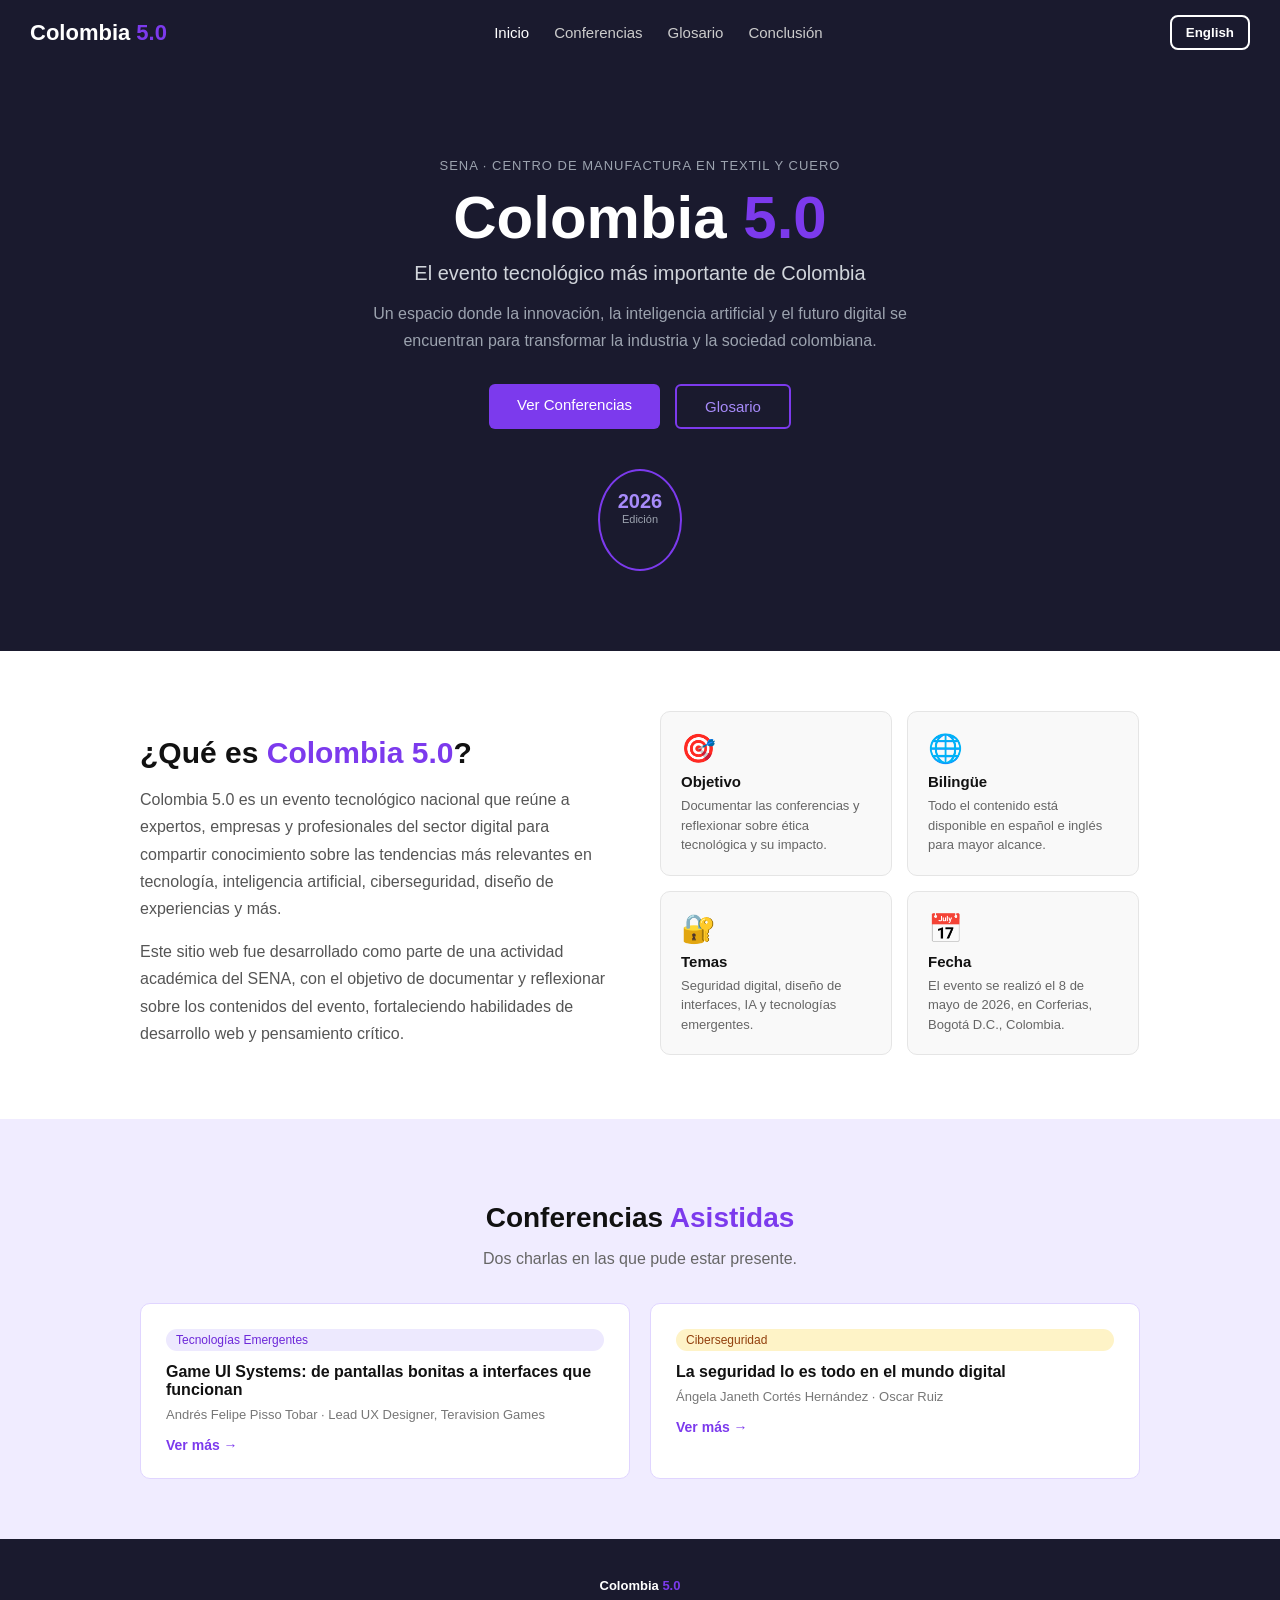
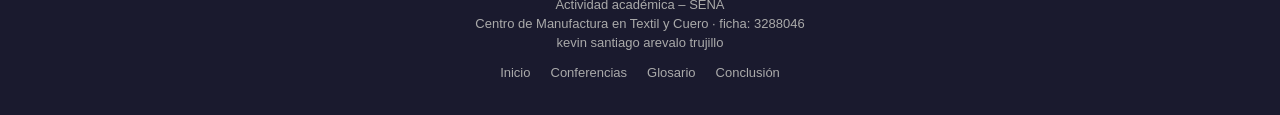
==== index.html @ c216599e "creacion de archivos" ====
<!DOCTYPE html>
<html lang="es">
<head>
  <meta charset="UTF-8" />
  <meta name="viewport" content="width=device-width, initial-scale=1.0" />
  <title>Colombia 5.0 – Evento Tecnológico</title>

  <link rel="stylesheet" href="css/styles.css" />

  <!-- Fuente de Google -->
  <link href="https://fonts.googleapis.com/css2?family=Inter:wght@400;600;700&display=swap" rel="stylesheet" />
</head>
<body>

  <!-- Barra de navegasion  -->
  <nav class="navbar">
    <!-- Logo -->
    <div class="nav-logo">Colombia <span>5.0</span></div>

    <!-- Botón para móvil (hamburguesa xp) -->
    <button class="nav-toggle" id="navToggle" aria-label="Menú">☰</button>

    <!-- Lista de páginas -->
    <ul class="nav-links" id="navLinks">
<ul class="nav-links" id="navLinks">

  <li>
    <a href="index.html" class="active es">Inicio</a>
    <a href="index.html" class="active en">Home</a>
  </li>

  <li>
    <a href="../paginas/conferences.html" class="es">Conferencias</a>
    <a href="../paginas/conferences.html" class="en">Conferences</a>
  </li>

  <li>
    <a href="../paginas/glossary.html" class="es">Glosario</a>
    <a href="../paginas/glossary.html" class="en">Glossary</a>
  </li>

  <li>
    <a href="../paginas/conclusion.html" class="es">Conclusión</a>
    <a href="../paginas/conclusion.html" class="en">Conclusion</a>
  </li>

</ul>
    </ul>
    
    <!-- boton de traduccion -->
    <div class="language-switch">
    <button id="langBtn">English</button>
</div>
  </nav>


  <!-- encabezado principal -->
  <header class="hero">
    <!-- Subtítulo pequeño arriba -->
    <p class="hero-tag es">SENA · Centro de Manufactura en Textil y Cuero</p>
    <p class="hero-tag en">SENA · Textile and Leather Manufacturing Center</p>

    <!-- Título principal -->
    <h1>Colombia <span class="accent">5.0</span></h1>

    <!-- Descripción corta -->
    <p class="hero-sub es">El evento tecnológico más importante de Colombia</p>
    <p class="hero-sub en">Colombia's most important technology event</p>

    <!-- Descripción larga -->
    <p class="hero-desc es">
      Un espacio donde la innovación, la inteligencia artificial y el futuro digital
      se encuentran para transformar la industria y la sociedad colombiana.
    </p>
    <p class="hero-desc en">
      A space where innovation, artificial intelligence, and the digital future
      come together to transform Colombian industry and society.
    </p>
    <!-- Botones de acción -->
    <div class="hero-btns">
      <a href="../paginas/conferences.html" class="btn-primary es">Ver Conferencias</a>
      <a href="../paginas/conferences.html" class="btn-primary en">View Conferences</a>
      <a href="../paginas/glossary.html" class="btn-outline es ">Glosario</a>
      <a href="../paginas/glossary.html" class="btn-outline en ">Glossary</a>
    </div>

    <!-- Insignia con el año (muy basica xd) -->
    <div class="hero-badge">
      <div class="badge-circle">
        <span>2026</span>
        <small class="es">Edición</small>
        <small class="en">Edition</small>
      </div>
    </div>
  </header>


  <!-- ¿Qué es Colombia 5.0? -->
  <section class="about">
    <div class="container">
      <div class="about-grid">

        <!-- Texto explicativo -->
        <div class="about-text es">
          <h2>¿Qué es <span class="accent">Colombia 5.0</span>?</h2>
          <p>
            Colombia 5.0 es un evento tecnológico nacional que reúne a expertos, empresas
            y profesionales del sector digital para compartir conocimiento sobre las
            tendencias más relevantes en tecnología, inteligencia artificial, ciberseguridad,
            diseño de experiencias y más.
          </p>
          <p>
            Este sitio web fue desarrollado como parte de una actividad académica del SENA,
            con el objetivo de documentar y reflexionar sobre los contenidos del evento,
            fortaleciendo habilidades de desarrollo web y pensamiento crítico.
          </p>
        </div>
        <div class="about-text en">
          <h2>¿What is <span class="accent">Colombia 5.0</span>?</h2>
          <p>
            Colombia 5.0 is a national technology event that brings together experts, companies,
            and professionals from the digital sector to share knowledge about the
            most relevant trends in technology, artificial intelligence, cybersecurity,
            experience design, and more.
          </p>
          <p>
            This website was developed as part of an academic activity at SENA,
            with the goal of documenting and reflecting on the event’s content,
            while strengthening web development and critical thinking skills.
          </p>
        </div>

        <!-- Cuatro tarjetas de información -->
        <div class="about-cards">

          <div class="info-card">
            <div class="card-icon">🎯</div>
            <h3 class="es">Objetivo</h3> <h3 class="en">Goal</h3>
            <p class="es">Documentar las conferencias y reflexionar sobre ética tecnológica y su impacto.</p><p class="en">Document the lectures and reflect on technology ethics and its impact.</p>
          </div>

          <div class="info-card">
            <div class="card-icon">🌐</div>
            <h3 class="es">Bilingüe</h3> <h3 class="en">Bilingual</h3>
            <p class="es">Todo el contenido está disponible en español e inglés para mayor alcance.</p><p class="en">All content is available in Spanish and English to reach a wider audience.</p>
          </div>

          <div class="info-card">
            <div class="card-icon">🔐</div>
            <h3 class="es">Temas</h3> <h3 class="en">Topics</h3>
            <p class="es">Seguridad digital, diseño de interfaces, IA y tecnologías emergentes.</p><p class="en">Digital security, interface design, AI, and emerging technologies.</p>
          </div>

          <div class="info-card">
  <div class="card-icon">📅</div>
  <h3 class="es">Fecha</h3>
  <h3 class="en">Date</h3>
  <p class="es">El evento se realizó el 8 de mayo de 2026, en Corferias, Bogotá D.C., Colombia.</p>
  <p class="en">The event took place on May 8, 2026, at Corferias, Bogotá D.C., Colombia.</p>
</div>

</div>
</div>
</div>
</section>


<!-- Seccion de conferencias asistidas -->
<section class="preview">
  <div class="container">
    <h2 class="es">Conferencias <span class="accent">Asistidas</span></h2>
    <h2 class="en">Attended <span class="accent">Conferences</span></h2>
    <p class="section-sub es">Dos charlas en las que pude estar presente.</p>
    <p class="section-sub en">Two talks I was able to attend.</p>

    <div class="preview-grid">

      <!-- Tarjeta 1 -->
      <div class="preview-card" onclick="location.href='paginas/conferences.html#conf1'">
        <div class="preview-tag es">Tecnologías Emergentes</div>
        <div class="preview-tag en">Emerging Technologies</div>
        <h3 class="es">Game UI Systems: de pantallas bonitas a interfaces que funcionan</h3>
        <h3 class="en">Game UI Systems: from pretty screens to interfaces that work</h3>
        <p>Andrés Felipe Pisso Tobar · Lead UX Designer, Teravision Games</p>
        <span class="preview-link es">Ver más →</span>
        <span class="preview-link en">Read more →</span>
      </div>

      <!-- Tarjeta 2 -->
      <div class="preview-card" onclick="location.href='paginas/conferences.html#conf2'">
        <div class="preview-tag preview-tag--security es">Ciberseguridad</div>
        <div class="preview-tag preview-tag--security en">Cybersecurity</div>
        <h3 class="es">La seguridad lo es todo en el mundo digital</h3>
        <h3 class="en">Security is everything in the digital world</h3>
        <p>Ángela Janeth Cortés Hernández · Oscar Ruiz</p>
        <span class="preview-link es">Ver más →</span>
        <span class="preview-link en">Read more →</span>
      </div>

      </div>
    </div>
  </section>


  <!-- Pie de pagina -->
  <footer class="footer">
    <div class="container">
      <p class="footer-logo">Colombia <span>5.0</span></p>
      <p class="es">Actividad académica – SENA</p>
      <p class="en">Academic activity – SENA</p>
      <p class="es">Centro de Manufactura en Textil y Cuero · ficha: 3288046</p>
      <p class="en">Textile and Leather Manufacturing Center · cohort: 3288046</p>
      <p>kevin santiago arevalo trujillo</p>


      <nav class="footer-nav">
        <a href="../index.html" class="es">Inicio</a>
        <a href="../index.html" class="en">Home</a>
        <a href="../paginas/conferences.html" class="es">Conferencias</a>
        <a href="../paginas/conferences.html" class="en">Conferences</a>
        <a href="../paginas/glossary.html" class="es ">Glosario</a>
        <a href="../paginas/glossary.html" class="en ">Glossary</a>
        <a href="../paginas/conclusion.html" class="es">Conclusión</a>
        <a href="../paginas/conclusion.html" class="en">Conclusion</a>
      </nav>

    </div>
  </footer>


 
  <script src="js/main.js"></script>

</body>
</html>
---- css/styles.css ----
/* ---- 1. Estilo basico ---- */

body {
  font-family: Arial, sans-serif;
  margin: 0;
  padding: 0;
  background-color: #f5f5f5;
  color: #222222;
}

h1, h2, h3 {
  color: #111111;
}

a {
  text-decoration: none;
  color: #5b21b6;
}

a:hover {
  text-decoration: underline;
}

/* Contenedor centrado */
.container {
  max-width: 1000px;
  margin: 0 auto;
  padding: 0 20px;
}

/* Texto de acento (color morado) */
.accent {
  color: #7c3aed;
}


/* ---- 2. Barra de navegacion ---- */

.navbar {
  background-color: #1a1a2e;
  padding: 15px 30px;
  display: flex;
  align-items: center;
  justify-content: space-between;
}

.nav-logo {
  color: white;
  font-size: 22px;
  font-weight: bold;
}

.nav-logo span {
  color: #7c3aed;
}

/* Lista de enlaces del menú */
.nav-links {
  list-style: none;
  margin: 0;
  padding: 0;
  display: flex;
  gap: 25px;
}

.nav-links a {
  color: #cccccc;
  font-size: 15px;
}

.nav-links a:hover,
.nav-links a.active {
  color: white;
  text-decoration: none;
}

/* Botón del menú (solo se ve en móvil) */
.nav-toggle {
  background: none;
  border: none;
  color: white;
  font-size: 24px;
  cursor: pointer;
  display: none;
}


/* ---- 3. La parte principal arriba ---- */

.hero {
  background-color: #1a1a2e;
  color: white;
  padding: 80px 30px;
  text-align: center;
}

.hero-tag {
  font-size: 13px;
  color: #9ca3af;
  margin-bottom: 10px;
  text-transform: uppercase;
  letter-spacing: 1px;
}

.hero h1 {
  font-size: 60px;
  margin: 10px 0;
  color: white;
}

.hero-sub {
  font-size: 20px;
  color: #d1d5db;
  margin: 5px 0 15px;
}

.hero-desc {
  font-size: 16px;
  color: #9ca3af;
  max-width: 580px;
  margin: 0 auto 30px;
  line-height: 1.7;
}

/* Contenedor de los dos botones */
.hero-btns {
  display: flex;
  justify-content: center;
  gap: 15px;
  flex-wrap: wrap;
}

/* Botón principal */
.btn-primary {
  background-color: #7c3aed;
  color: white;
  padding: 12px 28px;
  border-radius: 6px;
  font-size: 15px;
}

.btn-primary:hover {
  background-color: #6d28d9;
  text-decoration: none;
}

/* Botón secundario  */
.btn-outline {
  border: 2px solid #7c3aed;
  color: #a78bfa;
  padding: 12px 28px;
  border-radius: 6px;
  font-size: 15px;
}

.btn-outline:hover {
  background-color: #7c3aed;
  color: white;
  text-decoration: none;
}

/* boton de ingles */

.language-switch {
    margin-left: 20px;
}

.language-switch button {
    background: transparent;
    color: white;
    border: 2px solid white;
    padding: 8px 14px;
    border-radius: 8px;
    cursor: pointer;
    font-weight: 600;
    transition: 0.3s;
}

.language-switch button:hover {
    background: white;
    color: black;
}
.en {
    display: none;
}
/* insignea "2026 Edición" */
.hero-badge {
  margin-top: 40px;
}

.badge-circle {
  display: inline-block;
  border: 2px solid #7c3aed;
  border-radius: 50%;
  width: 80px;
  height: 80px;
  line-height: 1.2;
  padding-top: 18px;
  text-align: center;
}

.badge-circle span {
  display: block;
  font-size: 20px;
  font-weight: bold;
  color: #a78bfa;
}

.badge-circle small {
  font-size: 11px;
  color: #9ca3af;
}


/* ---- 4. seccion de informacion ---- */

.about {
  padding: 60px 0;
  background-color: #ffffff;
}

.about-grid {
  display: flex;
  gap: 40px;
  flex-wrap: wrap;
  align-items: flex-start;
}

.about-text {
  flex: 1;
  min-width: 280px;
}

.about-text h2 {
  font-size: 30px;
  margin-bottom: 15px;
}

.about-text p {
  color: #555555;
  line-height: 1.7;
  margin-bottom: 12px;
}

/* Tarjetas de información */
.about-cards {
  display: flex;
  flex-wrap: wrap;
  gap: 15px;
  flex: 1;
  min-width: 280px;
}

.info-card {
  background-color: #f9f9f9;
  border: 1px solid #e5e5e5;
  border-radius: 10px;
  padding: 20px;
  width: calc(50% - 8px);
  box-sizing: border-box;
}

.card-icon {
  font-size: 28px;
  margin-bottom: 8px;
}

.info-card h3 {
  font-size: 15px;
  margin: 0 0 6px;
}

.info-card p {
  font-size: 13px;
  color: #666666;
  margin: 0;
  line-height: 1.5;
}


/* ---- 5. seccion de conferencias asistidas ---- */

.preview {
  background-color: #f0ecff;
  padding: 60px 0;
}

.preview h2 {
  font-size: 28px;
  text-align: center;
  margin-bottom: 8px;
}

.section-sub {
  text-align: center;
  color: #666666;
  margin-bottom: 35px;
}

/* tarjetas de conferencias */
.preview-grid {
  display: flex;
  gap: 20px;
  flex-wrap: wrap;
}

.preview-card {
  background-color: white;
  border-radius: 10px;
  padding: 25px;
  flex: 1;
  min-width: 260px;
  cursor: pointer;
  border: 1px solid #e0d5ff;
}

.preview-card:hover {
  border-color: #7c3aed;
}

.preview-tag {
  background-color: #ede9fe;
  color: #6d28d9;
  padding: 4px 10px;
  border-radius: 20px;
  font-size: 12px;
  display: inline-block;
  margin-bottom: 12px;
}

.preview-tag--security {
  background-color: #fef3c7;
  color: #92400e;
}

.preview-card h3 {
  font-size: 16px;
  margin: 0 0 8px;
}

.preview-card p {
  font-size: 13px;
  color: #777777;
  margin: 0 0 15px;
}

.preview-link {
  color: #7c3aed;
  font-size: 14px;
  font-weight: bold;
}


/* ---- 6. pie de pagina ---- */

.footer {
  background-color: #1a1a2e;
  color: #aaaaaa;
  padding: 35px 20px;
  text-align: center;
}

.footer-logo {
  font-size: 20px;
  font-weight: bold;
  color: white;
  margin-bottom: 5px;
}

.footer-logo span {
  color: #7c3aed;
}

.footer p {
  margin: 4px 0;
  font-size: 13px;
}

.footer-nav {
  margin-top: 15px;
  display: flex;
  justify-content: center;
  gap: 20px;
  flex-wrap: wrap;
}

.footer-nav a {
  color: #aaaaaa;
  font-size: 13px;
}

.footer-nav a:hover {
  color: white;
  text-decoration: none;
}


/* ---- 7. Diseño movil ---- */
/* Se aplican cuando la pantalla es menor a 700px */

@media (max-width: 700px) {

  .nav-links {
    display: none;
    flex-direction: column;
    width: 100%;
  }

  .nav-links.open {
    display: flex;
  }

  .nav-toggle {
    display: block;
  }

  .navbar {
    flex-wrap: wrap;
  }

  .hero h1 {
    font-size: 38px;
  }

  .info-card {
    width: 100%;
  }

  .hero-btns {
    flex-direction: column;
    align-items: center;
  }
}

/* imagen */

.photo-slot {
  aspect-ratio: 4/3;  
  overflow: hidden;    
}

.photo-slot img {
  width: 100%;
  height: 100%;
  object-fit: cover;   
}
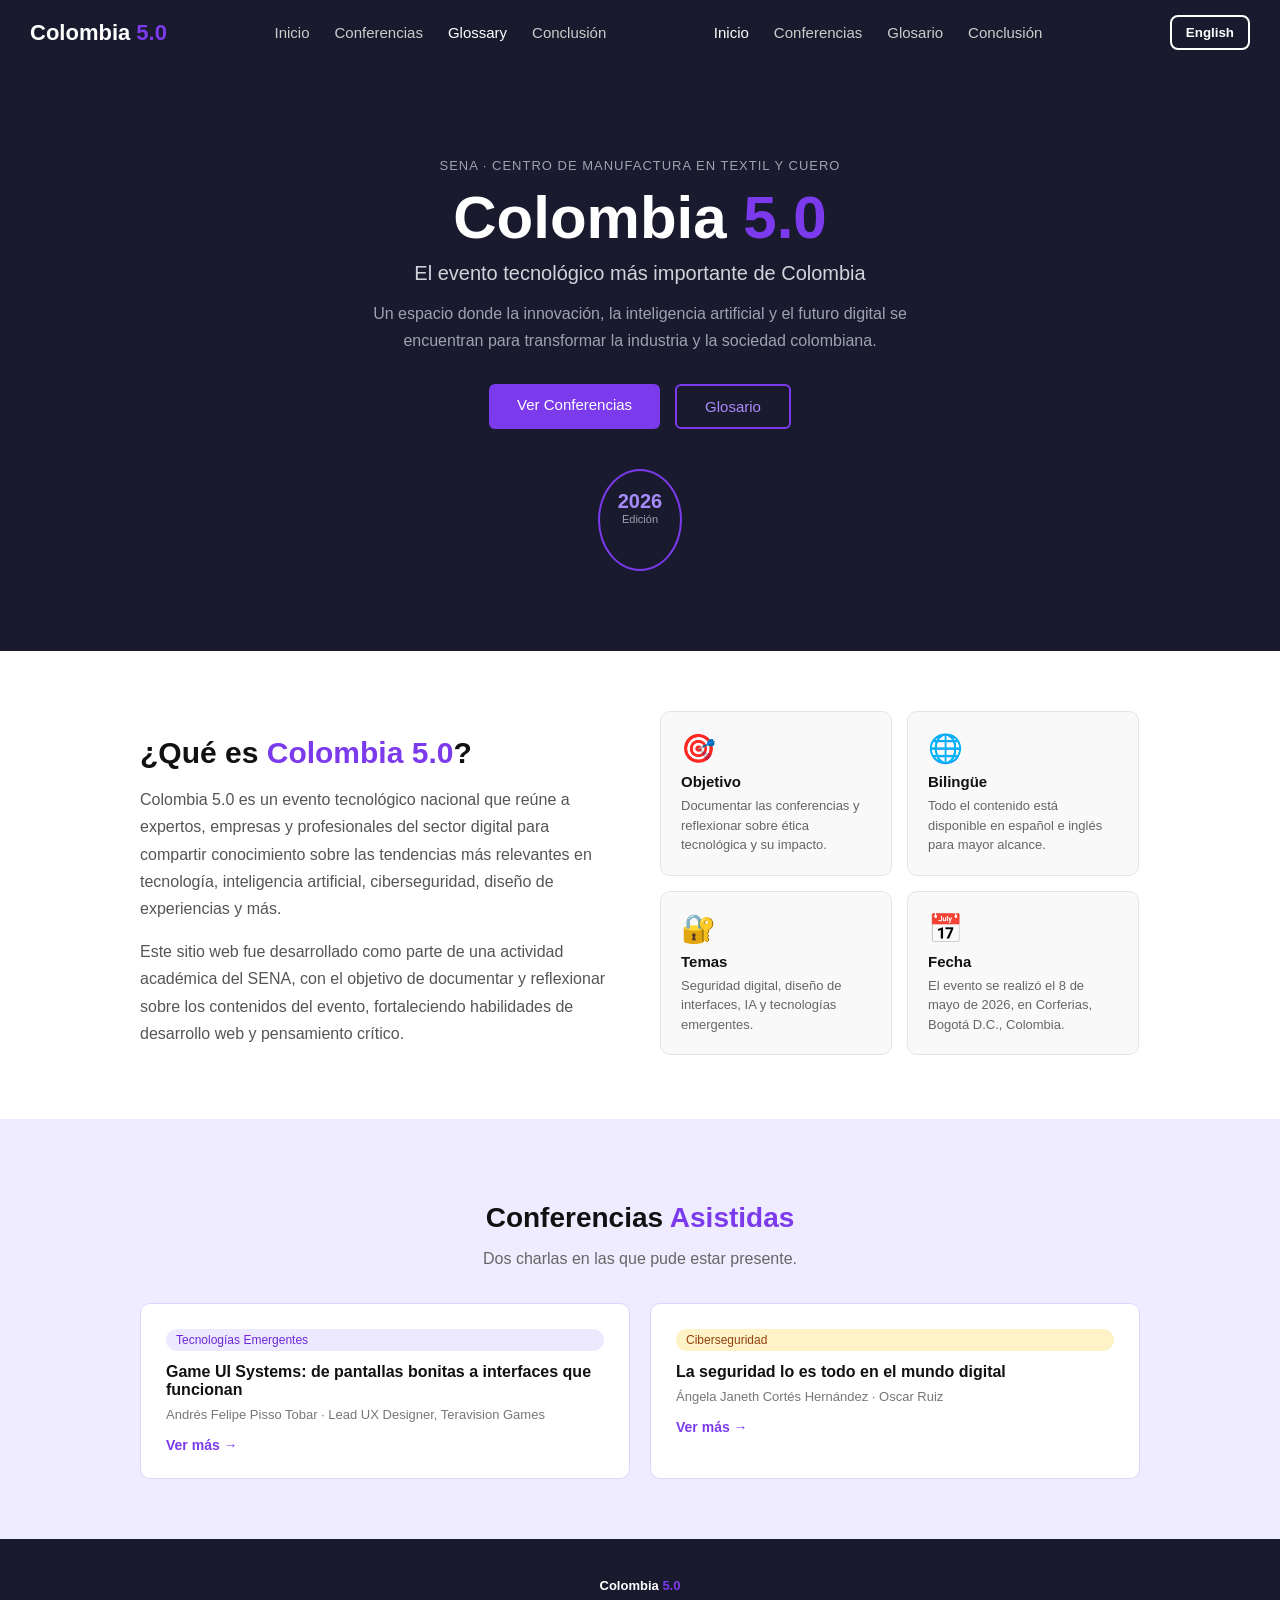
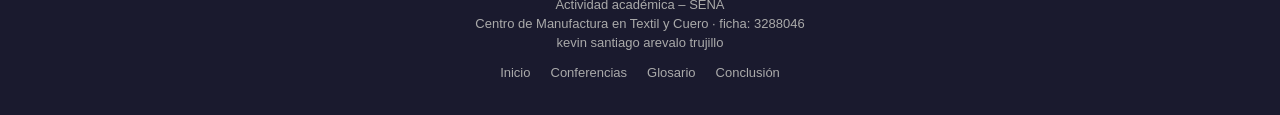
==== commit d85306c5: "actualización de botones para movil Por un error, olvidé haber subido los botones de navegación para" ====
--- a/index.html
+++ b/index.html
@@ -19,7 +19,23 @@
 
     <!-- Botón para móvil (hamburguesa xp) -->
     <button class="nav-toggle" id="navToggle" aria-label="Menú">☰</button>
-
+    <ul class="nav-links" id="navLinks">
+      <li>
+        <a href="../index.html" class="es">Inicio</a>
+        <a href="../index.html" class="en">Home</a>
+      </li>
+      <li>
+        <a href="conferences.html" class="es">Conferencias</a>
+        <a href="conferences.html" class="en">Conferences</a>
+      </li>
+      <li>
+        <a href="glossary.html" class="active">Glossary</a>
+      </li>
+      <li>
+        <a href="conclusion.html" class="es">Conclusión</a>
+        <a href="conclusion.html" class="en">Conclusion</a>
+      </li>
+    </ul>
     <!-- Lista de páginas -->
     <ul class="nav-links" id="navLinks">
 <ul class="nav-links" id="navLinks">
@@ -30,18 +46,18 @@
   </li>
 
   <li>
-    <a href="../paginas/conferences.html" class="es">Conferencias</a>
-    <a href="../paginas/conferences.html" class="en">Conferences</a>
-  </li>
-
-  <li>
-    <a href="../paginas/glossary.html" class="es">Glosario</a>
-    <a href="../paginas/glossary.html" class="en">Glossary</a>
-  </li>
-
-  <li>
-    <a href="../paginas/conclusion.html" class="es">Conclusión</a>
-    <a href="../paginas/conclusion.html" class="en">Conclusion</a>
+    <a href="paginas/conferences.html" class="es">Conferencias</a>
+    <a href="paginas/conferences.html" class="en">Conferences</a>
+  </li>
+
+  <li>
+    <a href="paginas/glossary.html" class="es">Glosario</a>
+    <a href="paginas/glossary.html" class="en">Glossary</a>
+  </li>
+
+  <li>
+    <a href="paginas/conclusion.html" class="es">Conclusión</a>
+    <a href="paginas/conclusion.html" class="en">Conclusion</a>
   </li>
 
 </ul>
@@ -78,10 +94,10 @@
     </p>
     <!-- Botones de acción -->
     <div class="hero-btns">
-      <a href="../paginas/conferences.html" class="btn-primary es">Ver Conferencias</a>
-      <a href="../paginas/conferences.html" class="btn-primary en">View Conferences</a>
-      <a href="../paginas/glossary.html" class="btn-outline es ">Glosario</a>
-      <a href="../paginas/glossary.html" class="btn-outline en ">Glossary</a>
+      <a href="paginas/conferences.html" class="btn-primary es">Ver Conferencias</a>
+      <a href="paginas/conferences.html" class="btn-primary en">View Conferences</a>
+      <a href="paginas/glossary.html" class="btn-outline es ">Glosario</a>
+      <a href="paginas/glossary.html" class="btn-outline en ">Glossary</a>
     </div>
 
     <!-- Insignia con el año (muy basica xd) -->
@@ -214,14 +230,14 @@
 
 
       <nav class="footer-nav">
-        <a href="../index.html" class="es">Inicio</a>
-        <a href="../index.html" class="en">Home</a>
-        <a href="../paginas/conferences.html" class="es">Conferencias</a>
-        <a href="../paginas/conferences.html" class="en">Conferences</a>
-        <a href="../paginas/glossary.html" class="es ">Glosario</a>
-        <a href="../paginas/glossary.html" class="en ">Glossary</a>
-        <a href="../paginas/conclusion.html" class="es">Conclusión</a>
-        <a href="../paginas/conclusion.html" class="en">Conclusion</a>
+        <a href="index.html" class="es">Inicio</a>
+        <a href="index.html" class="en">Home</a>
+        <a href="paginas/conferences.html" class="es">Conferencias</a>
+        <a href="paginas/conferences.html" class="en">Conferences</a>
+        <a href="paginas/glossary.html" class="es ">Glosario</a>
+        <a href="paginas/glossary.html" class="en ">Glossary</a>
+        <a href="paginas/conclusion.html" class="es">Conclusión</a>
+        <a href="paginas/conclusion.html" class="en">Conclusion</a>
       </nav>
 
     </div>
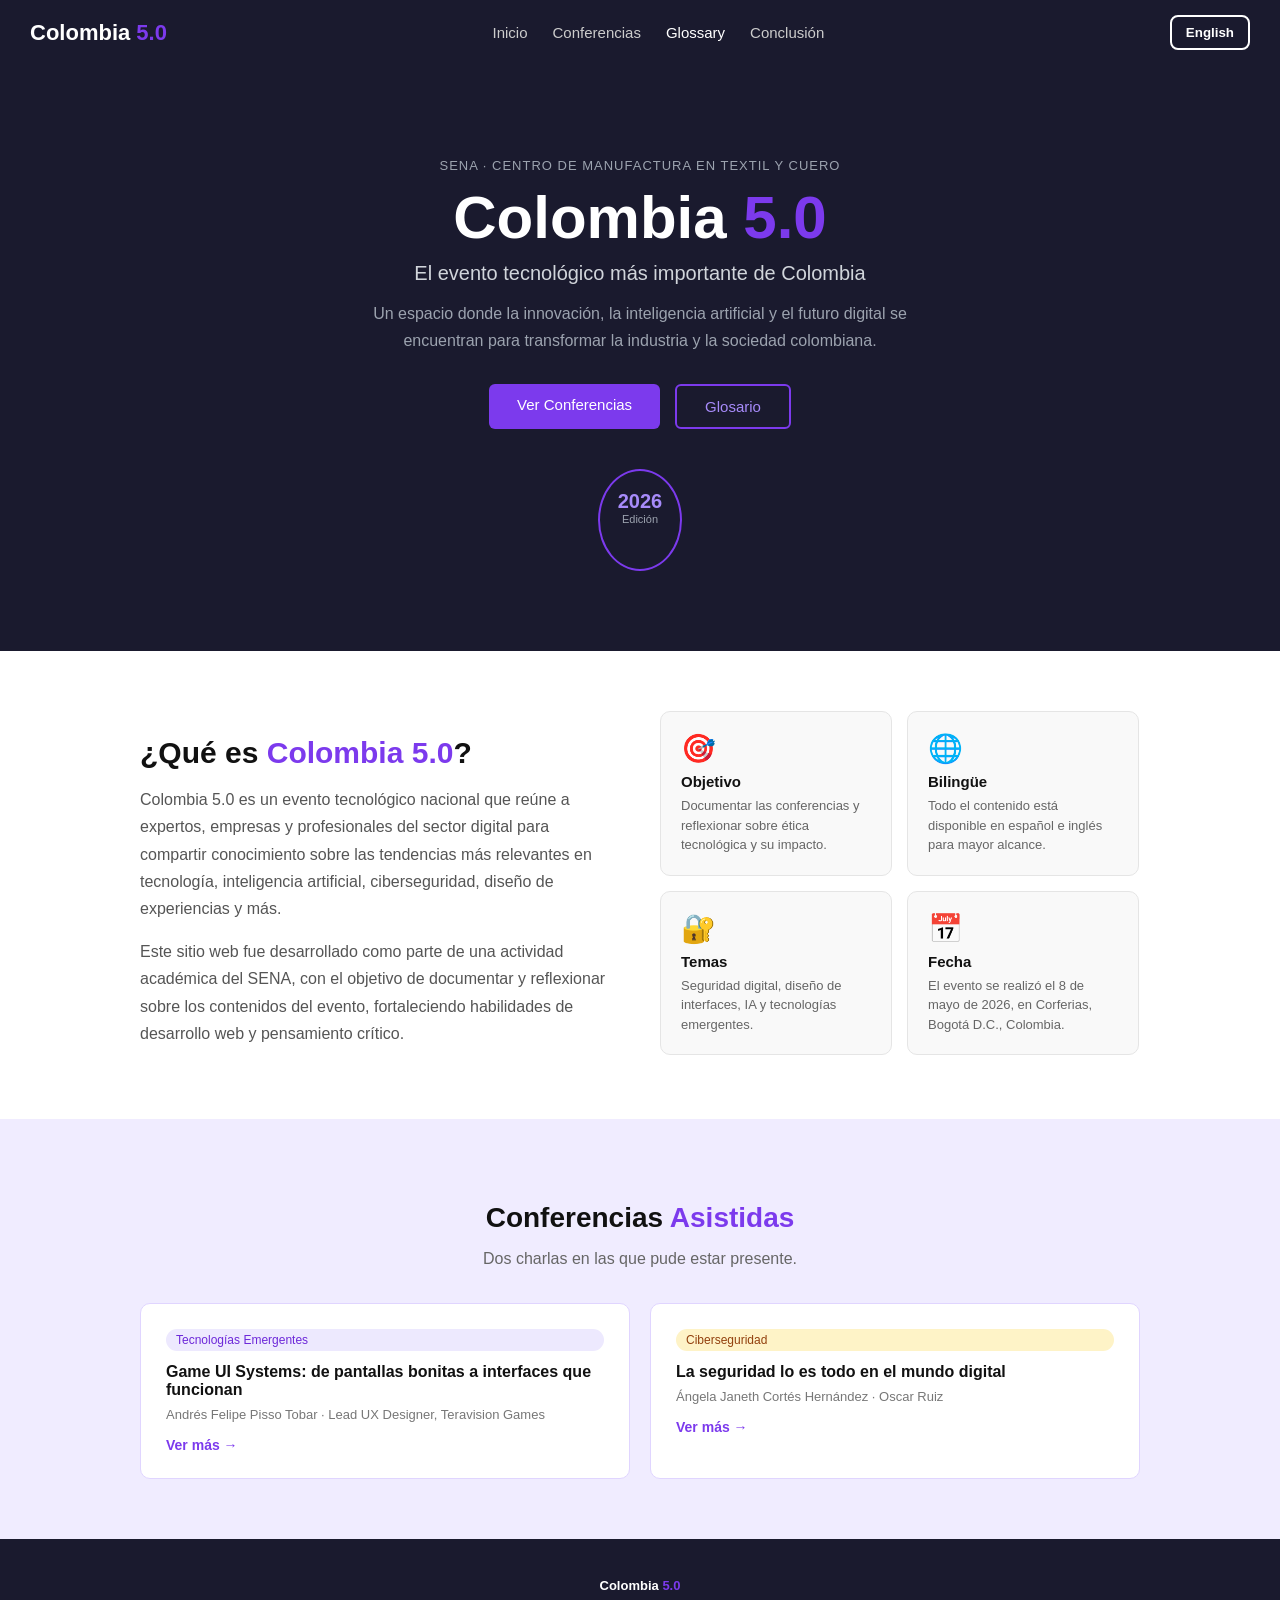
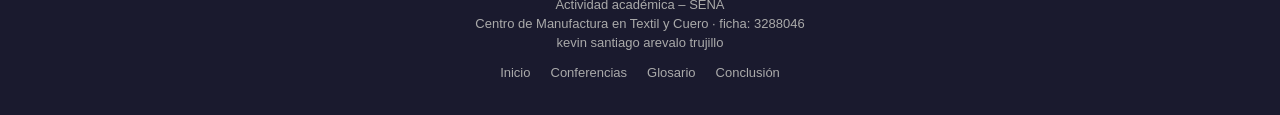
==== commit 0cab73c7: "Remove navigation links from index.html Removed the navigation links section from the index.html fil" ====
--- a/index.html
+++ b/index.html
@@ -35,32 +35,6 @@
         <a href="conclusion.html" class="es">Conclusión</a>
         <a href="conclusion.html" class="en">Conclusion</a>
       </li>
-    </ul>
-    <!-- Lista de páginas -->
-    <ul class="nav-links" id="navLinks">
-<ul class="nav-links" id="navLinks">
-
-  <li>
-    <a href="index.html" class="active es">Inicio</a>
-    <a href="index.html" class="active en">Home</a>
-  </li>
-
-  <li>
-    <a href="paginas/conferences.html" class="es">Conferencias</a>
-    <a href="paginas/conferences.html" class="en">Conferences</a>
-  </li>
-
-  <li>
-    <a href="paginas/glossary.html" class="es">Glosario</a>
-    <a href="paginas/glossary.html" class="en">Glossary</a>
-  </li>
-
-  <li>
-    <a href="paginas/conclusion.html" class="es">Conclusión</a>
-    <a href="paginas/conclusion.html" class="en">Conclusion</a>
-  </li>
-
-</ul>
     </ul>
     
     <!-- boton de traduccion -->
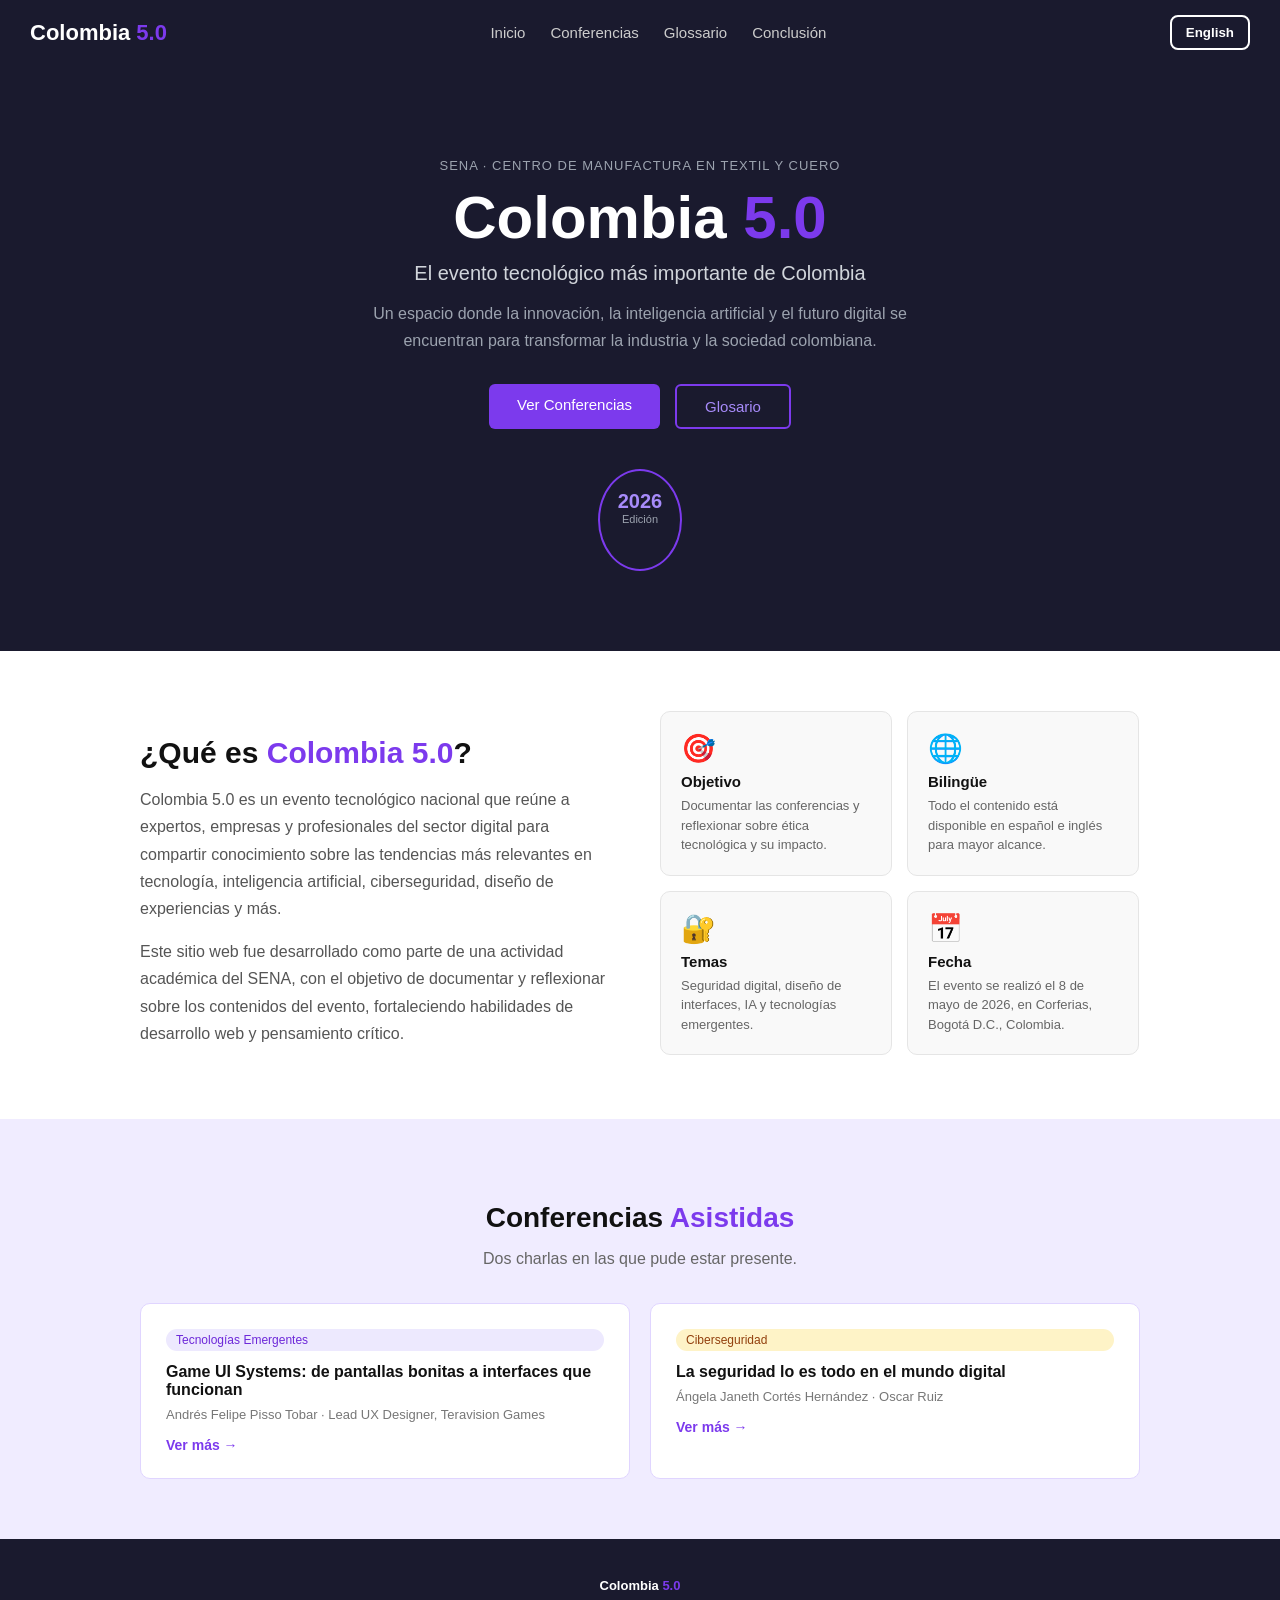
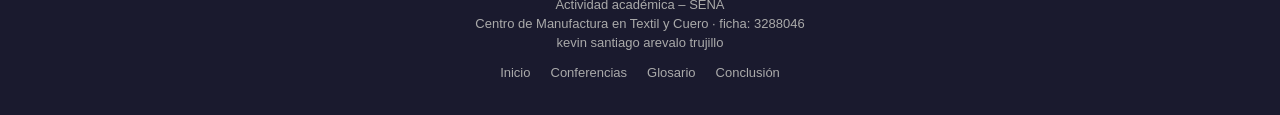
==== commit 96bed12e: "Update navigation links to use correct paths" ====
--- a/index.html
+++ b/index.html
@@ -21,19 +21,20 @@
     <button class="nav-toggle" id="navToggle" aria-label="Menú">☰</button>
     <ul class="nav-links" id="navLinks">
       <li>
-        <a href="../index.html" class="es">Inicio</a>
-        <a href="../index.html" class="en">Home</a>
-      </li>
-      <li>
-        <a href="conferences.html" class="es">Conferencias</a>
-        <a href="conferences.html" class="en">Conferences</a>
-      </li>
-      <li>
-        <a href="glossary.html" class="active">Glossary</a>
-      </li>
-      <li>
-        <a href="conclusion.html" class="es">Conclusión</a>
-        <a href="conclusion.html" class="en">Conclusion</a>
+        <a href="index.html" class="es">Inicio</a>
+        <a href="index.html" class="en">Home</a>
+      </li>
+      <li>
+        <a href="paginas/conferences.html" class="es">Conferencias</a>
+        <a href="paginas/conferences.html" class="en">Conferences</a>
+      </li>
+      <li>
+        <a href="paginas/glossary.html" class="es">Glossario</a>
+        <a href="paginas/glossary.html" class="en">glossary</a>
+      </li>
+      <li>
+        <a href="paginas/conclusion.html" class="es">Conclusión</a>
+        <a href="paginas/conclusion.html" class="en">Conclusion</a>
       </li>
     </ul>
     
